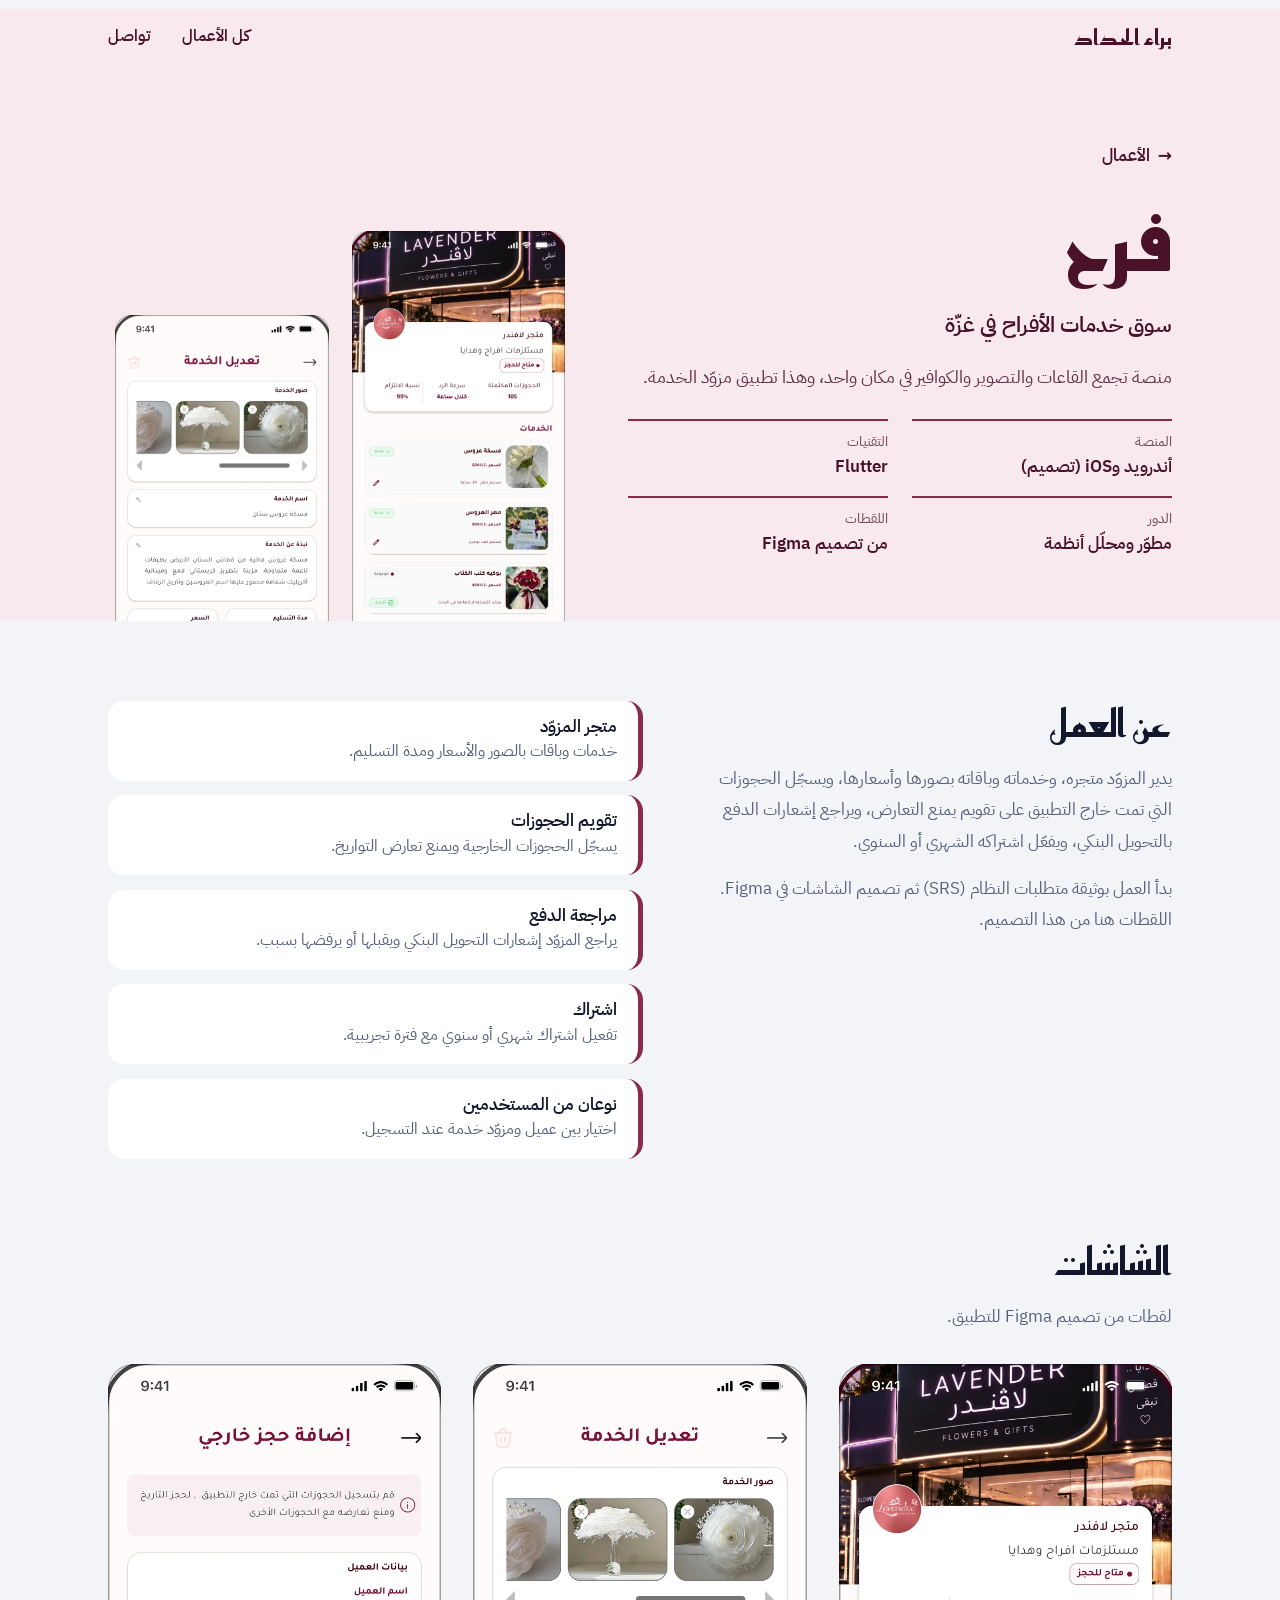
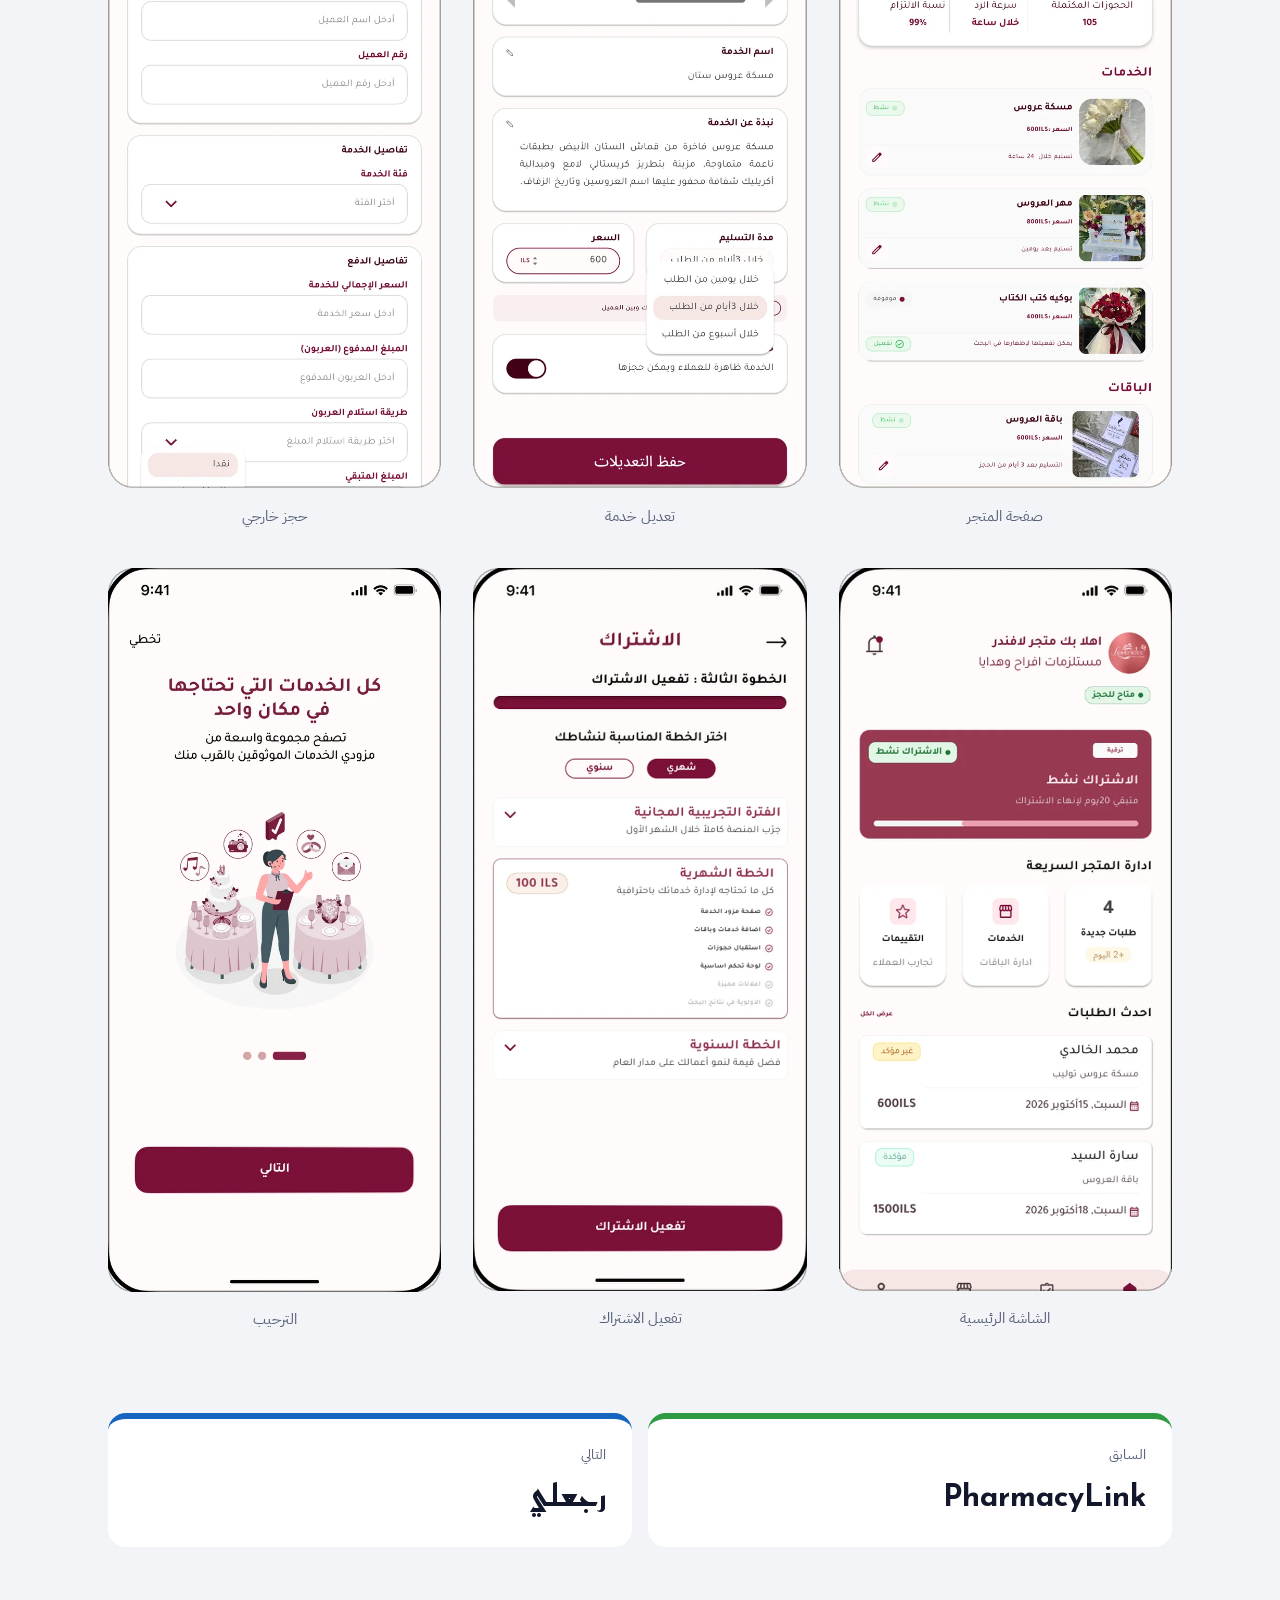
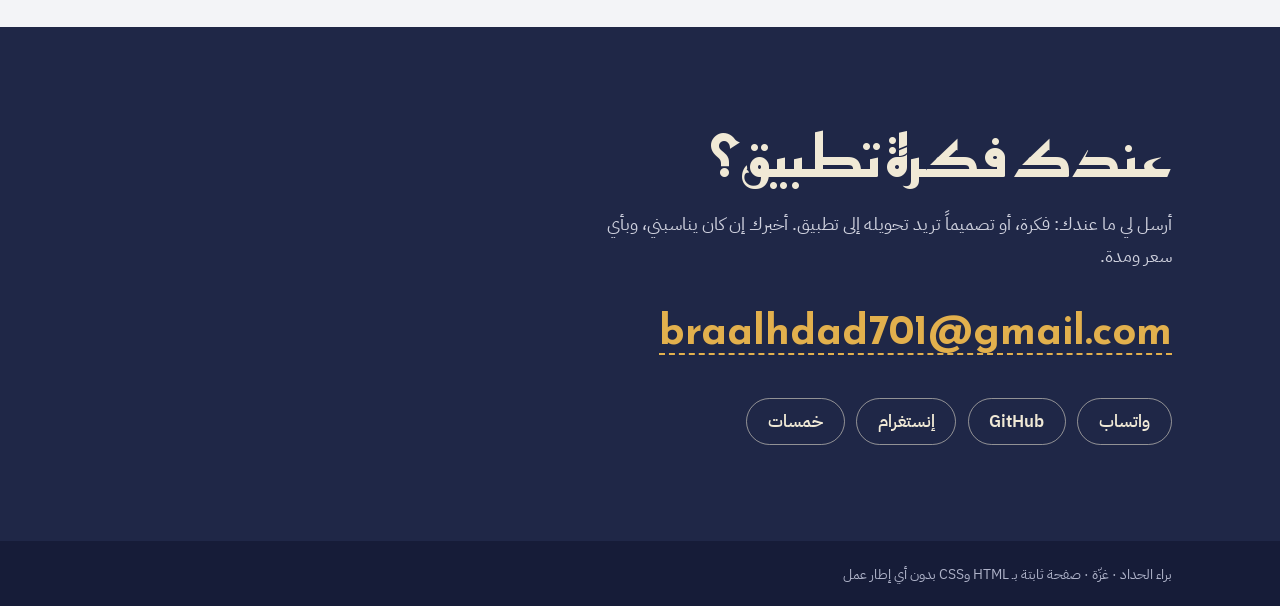
==== work/farah.html @ 827fd5c6 "Add portfolio project files" ====
<!doctype html>
<html lang="ar" dir="rtl">
<head>
  <meta charset="utf-8">
  <meta name="viewport" content="width=device-width, initial-scale=1">
  <title>فرح | براء الحداد</title>
  <meta name="description" content="سوق خدمات الأفراح في غزّة. منصة تجمع القاعات والتصوير والكوافير في مكان واحد، وهذا تطبيق مزوّد الخدمة.">
  <meta property="og:title" content="فرح | براء الحداد">
  <meta property="og:description" content="سوق خدمات الأفراح في غزّة. منصة تجمع القاعات والتصوير والكوافير في مكان واحد، وهذا تطبيق مزوّد الخدمة.">
  <meta property="og:type" content="website">
  <meta property="og:locale" content="ar_AR">
  <meta name="theme-color" content="#1f2747">
  <link rel="icon" href="../images/favicon.svg" type="image/svg+xml">
  <link rel="preload" href="../fonts/ibm-plex-sans-arabic-arabic-400-normal.woff2" as="font" type="font/woff2" crossorigin>
  <link rel="preload" href="../fonts/reem-kufi-arabic-700-normal.woff2" as="font" type="font/woff2" crossorigin>
  <link rel="stylesheet" href="../css/style.css">
</head>
<body class="case" style="--c:#8a2a4d;--soft:#f7e9ee;--pink:#4a1228">
  <a class="skip" href="#shots">انتقل إلى اللقطات</a>
  <header class="top">
    <a class="brand" href="../index.html">براء الحداد</a>
    <nav aria-label="تنقل"><a href="../index.html#works">كل الأعمال</a><a href="../index.html#contact">تواصل</a></nav>
  </header>
  <main>
    <section class="case-hero">
      <div class="wrap case-grid">
        <div class="case-text">
          <a class="back" href="../index.html#works">الأعمال</a>
          <h1>فرح</h1>
          <p class="deck">سوق خدمات الأفراح في غزّة</p>
          <p class="intro">منصة تجمع القاعات والتصوير والكوافير في مكان واحد، وهذا تطبيق مزوّد الخدمة.</p>
          <dl class="facts"><div><dt>المنصة</dt><dd>أندرويد وiOS (تصميم)</dd></div><div><dt>التقنيات</dt><dd>Flutter</dd></div><div><dt>الدور</dt><dd>مطوّر ومحلّل أنظمة</dd></div><div><dt>اللقطات</dt><dd>من تصميم Figma</dd></div></dl>
        </div>
        <div class="case-media"><img src="../images/farah-1.webp" width="640" height="1390" alt="" decoding="async"><img src="../images/farah-2.webp" width="640" height="1390" alt="" decoding="async"></div>
      </div>
    </section>

    <section class="case-body">
      <div class="wrap two">
        <div class="about-work"><h2>عن العمل</h2><p>يدير المزوّد متجره، وخدماته وباقاته بصورها وأسعارها، ويسجّل الحجوزات التي تمت خارج التطبيق على تقويم يمنع التعارض، ويراجع إشعارات الدفع بالتحويل البنكي، ويفعّل اشتراكه الشهري أو السنوي.</p><p>بدأ العمل بوثيقة متطلبات النظام (SRS) ثم تصميم الشاشات في Figma. اللقطات هنا من هذا التصميم.</p></div>
        <ul class="feats"><li><h3>متجر المزوّد</h3><p>خدمات وباقات بالصور والأسعار ومدة التسليم.</p></li><li><h3>تقويم الحجوزات</h3><p>يسجّل الحجوزات الخارجية ويمنع تعارض التواريخ.</p></li><li><h3>مراجعة الدفع</h3><p>يراجع المزوّد إشعارات التحويل البنكي ويقبلها أو يرفضها بسبب.</p></li><li><h3>اشتراك</h3><p>تفعيل اشتراك شهري أو سنوي مع فترة تجريبية.</p></li><li><h3>نوعان من المستخدمين</h3><p>اختيار بين عميل ومزوّد خدمة عند التسجيل.</p></li></ul>
      </div>
    </section>

    <section class="shots" id="shots" aria-labelledby="shots-title">
      <div class="wrap">
        <h2 id="shots-title">الشاشات</h2>
        <p class="note">لقطات من تصميم Figma للتطبيق.</p>
        <div class="gallery" tabindex="0" role="group" aria-label="لقطات فرح"><figure><img src="../images/farah-1.webp" width="640" height="1390" alt="صفحة المتجر مع قائمة الخدمات والباقات" decoding="async"><figcaption>صفحة المتجر</figcaption></figure><figure><img src="../images/farah-2.webp" width="640" height="1390" alt="شاشة تعديل خدمة مع الصور والسعر ومدة التسليم" decoding="async"><figcaption>تعديل خدمة</figcaption></figure><figure><img src="../images/farah-3.webp" width="640" height="1390" alt="شاشة إضافة حجز خارجي مع تقويم التواريخ" loading="lazy" decoding="async"><figcaption>حجز خارجي</figcaption></figure><figure><img src="../images/farah-4.webp" width="640" height="1387" alt="الشاشة الرئيسية للمزوّد: الاشتراك والطلبات" loading="lazy" decoding="async"><figcaption>الشاشة الرئيسية</figcaption></figure><figure><img src="../images/farah-5.webp" width="640" height="1387" alt="شاشة تفعيل الاشتراك: الخطة الشهرية أو السنوية" loading="lazy" decoding="async"><figcaption>تفعيل الاشتراك</figcaption></figure><figure><img src="../images/farah-6.webp" width="640" height="1389" alt="شاشة الترحيب: كل الخدمات التي تحتاجها" loading="lazy" decoding="async"><figcaption>الترحيب</figcaption></figure></div>
      </div>
    </section>

    <section class="nextprev">
      <div class="wrap">
        <a class="np" href="pharmacylink.html" style="--c:#2e9a44"><small>السابق</small><strong>PharmacyLink</strong></a>
        <a class="np" href="rajeali.html" style="--c:#1565c0"><small>التالي</small><strong>رجعلي</strong></a>
      </div>
    </section>
    <section class="contact" id="contact" aria-labelledby="contact-title">
      <div class="wrap">
        <h2 id="contact-title">عندك فكرة تطبيق؟</h2>
        <p class="lead">أرسل لي ما عندك: فكرة، أو تصميماً تريد تحويله إلى تطبيق. أخبرك إن كان يناسبني، وبأي سعر ومدة.</p>
        <p class="email"><a href="mailto:braalhdad701@gmail.com" dir="ltr">braalhdad701@gmail.com</a></p>
        <ul class="links"><li><a href="https://wa.me/970597347588" rel="noopener">واتساب</a></li><li><a href="https://github.com/Baraaelh" rel="noopener">GitHub</a></li><li><a href="https://www.instagram.com/baraa_alhadadd/" rel="noopener">إنستغرام</a></li><li><a href="https://khamsat.com/user/baraaa_el_hadadd" rel="noopener">خمسات</a></li></ul>
      </div>
    </section>
  </main>
  <footer class="foot"><div class="wrap"><p>براء الحداد · غزّة · صفحة ثابتة بـ HTML وCSS بدون أي إطار عمل</p></div></footer>
</body>
</html>
---- css/style.css ----
@font-face{font-family:"Reem Kufi";font-weight:700;font-display:swap;src:url("../fonts/reem-kufi-arabic-700-normal.woff2") format("woff2");unicode-range:U+0600-06FF,U+0750-077F,U+FB50-FDFF,U+FE70-FEFF}
@font-face{font-family:"Reem Kufi";font-weight:700;font-display:swap;src:url("../fonts/reem-kufi-latin-700-normal.woff2") format("woff2");unicode-range:U+0000-00FF,U+0131,U+0152-0153,U+2000-206F,U+20AC,U+2122}
@font-face{font-family:"Plex";font-weight:400;font-display:swap;src:url("../fonts/ibm-plex-sans-arabic-arabic-400-normal.woff2") format("woff2");unicode-range:U+0600-06FF,U+0750-077F,U+FB50-FDFF,U+FE70-FEFF}
@font-face{font-family:"Plex";font-weight:400;font-display:swap;src:url("../fonts/ibm-plex-sans-arabic-latin-400-normal.woff2") format("woff2");unicode-range:U+0000-00FF,U+0131,U+0152-0153,U+2000-206F,U+20AC,U+2122}
@font-face{font-family:"Plex";font-weight:600;font-display:swap;src:url("../fonts/ibm-plex-sans-arabic-arabic-600-normal.woff2") format("woff2");unicode-range:U+0600-06FF,U+0750-077F,U+FB50-FDFF,U+FE70-FEFF}
@font-face{font-family:"Plex";font-weight:600;font-display:swap;src:url("../fonts/ibm-plex-sans-arabic-latin-600-normal.woff2") format("woff2");unicode-range:U+0000-00FF,U+0131,U+0152-0153,U+2000-206F,U+20AC,U+2122}

:root{
  --paper:#f3f4f7; --card:#fff; --ink:#12172b; --muted:#566079; --line:#dfe2ea;
  --navy:#1f2747; --ivory:#f0e9d6; --ochre:#e2b04d; --red:#c2402f; --btn:#a9332a;
  --c:#1f2747; --soft:#e9ebf2; --pink:#12172b;
  --display:"Reem Kufi","Plex",system-ui,sans-serif;
  --body:"Plex","Reem Kufi",system-ui,sans-serif;
  --max:1160px; --gutter:clamp(1.25rem,5vw,3rem);
}
body.dark{--paper:#0c0e12;--card:#161a22;--ink:#e6e9f0;--muted:#9aa3b5;--line:#272c38}
*,*::before,*::after{box-sizing:border-box}
html{scroll-behavior:smooth;-webkit-text-size-adjust:100%}
body{margin:0;background:var(--paper);color:var(--ink);font-family:var(--body);font-size:1.0625rem;line-height:1.85;overflow-x:clip}
img{max-width:100%;height:auto;display:block}
a{color:inherit}
h1,h2,h3{font-family:var(--display);font-weight:700;line-height:1.2;margin:0}
p{margin:0 0 1rem}
ul,dl{margin:0;padding:0;list-style:none}
:focus-visible{outline:3px solid var(--ochre);outline-offset:3px;border-radius:4px}
.skip{position:absolute;inset-inline-start:1rem;top:-4rem;background:var(--navy);color:#fff;padding:.6rem 1rem;border-radius:8px;z-index:20}
.skip:focus{top:1rem}
.wrap{max-width:var(--max);margin-inline:auto;padding-inline:var(--gutter)}
.btn{display:inline-block;background:var(--btn);color:#fff;text-decoration:none;font-weight:600;padding:.85rem 1.7rem;border-radius:12px;transition:transform .2s,background .2s}
.btn:hover{background:#8f2820;transform:translateY(-2px)}
.txt{font-weight:600;text-underline-offset:6px;text-decoration-thickness:2px}

/* الشريط العلوي */
.top{display:flex;justify-content:space-between;align-items:center;gap:1rem;max-width:var(--max);margin-inline:auto;padding:1.1rem var(--gutter)}
.brand{font-family:var(--display);font-weight:700;font-size:1.35rem;text-decoration:none;color:inherit}
.top nav{display:flex;gap:clamp(1rem,3vw,2rem)}
.top nav a{text-decoration:none;font-weight:600;font-size:.98rem;padding:.3rem 0;border-bottom:2px solid transparent}
.top nav a:hover{border-color:var(--red)}
body.case .top{color:var(--pink)}
body.case .top{background:transparent}

/* الواجهة */
.hero{border-bottom:1px solid var(--line);overflow:clip}
.hero-grid{display:grid;grid-template-columns:1.15fr .85fr;gap:clamp(1.5rem,4vw,4rem);align-items:end;padding-top:clamp(1rem,3vw,2.5rem)}
.hero-text{padding-bottom:clamp(2.5rem,6vw,5rem)}
.hi{font-weight:600;color:var(--muted);display:flex;align-items:center;gap:.7rem;margin-bottom:.4rem}
.hi::before{content:"";width:2.2rem;height:3px;background:var(--red);border-radius:2px}
.hero h1{font-size:clamp(3.4rem,9.5vw,7rem);line-height:1.02;color:var(--navy);margin-bottom:1rem}
.role{font-weight:600;font-size:clamp(1.15rem,2.4vw,1.55rem);margin-bottom:1rem}
.intro{color:var(--muted);max-width:34rem;font-size:1.1rem}
.cta{display:flex;align-items:center;gap:1.6rem;margin-top:1.8rem;flex-wrap:wrap}
.portrait{position:relative;width:min(100%,380px);aspect-ratio:.64;justify-self:center;isolation:isolate}
.arch{position:absolute;inset:0;background:var(--ochre);border-radius:999px 999px 0 0;z-index:-1}
.arch::after{content:"";position:absolute;inset:-12px 14px 0 -14px;border:2px solid var(--navy);border-bottom:0;border-radius:inherit;z-index:-1}
.portrait img{position:absolute;bottom:0;left:50%;transform:translateX(-50%);width:92%}
.chip{position:absolute;background:#fff;color:var(--navy);font-weight:600;font-size:.88rem;padding:.35rem .95rem;border-radius:999px;box-shadow:0 6px 18px rgba(31,39,71,.18);line-height:1.6}
.c1{top:20%;inset-inline-end:-6%}
.c2{bottom:26%;inset-inline-start:-8%}

/* الأعمال */
.works{padding-block:clamp(3.5rem,8vw,6rem)}
.sec-head{margin-bottom:2.2rem}
.sec-head h2,.about h2{font-size:clamp(2.1rem,5vw,3.2rem);margin-bottom:.5rem}
.sec-head p{color:var(--muted);margin:0}
.project-list{display:grid;gap:1.6rem}
.project{display:grid;grid-template-columns:1fr 1fr;background:var(--soft);color:var(--pink);border-radius:28px;overflow:hidden;text-decoration:none;min-height:400px}
.project:nth-child(even) .p-media{order:-1}
.p-text{padding:clamp(1.6rem,4vw,3.2rem);align-self:center}
.project h3{font-size:clamp(2.1rem,4.6vw,3.3rem);margin-bottom:.4rem}
.deck{font-size:1.12rem;font-weight:600;margin-bottom:1rem}
.tags{display:flex;flex-wrap:wrap;gap:.5rem}
.tags li{font-size:.9rem;font-weight:600;padding:.15rem .85rem;border-radius:999px;background:rgba(0,0,0,.07);line-height:1.8}
.dark .tags li,.project.dark .tags li{background:rgba(255,255,255,.1)}
.go{display:inline-block;margin-top:1.5rem;background:var(--pink);color:var(--soft);font-weight:600;padding:.7rem 1.3rem;border-radius:12px;transition:transform .2s}
.go::after{content:"\2190";margin-inline-start:.6rem}
.project:hover .go{transform:translateX(-4px)}
.p-media{display:flex;align-items:flex-end;justify-content:center;gap:4%;padding:2rem 1.5rem 0;overflow:hidden}
.p-media img{width:44%;margin-bottom:-24%;transition:transform .35s}
.p-media img+img{margin-bottom:-40%}
.project:hover .p-media img{transform:translateY(-10px)}

/* عني */
.about{background:var(--card);padding-block:clamp(3.5rem,8vw,6rem);border-block:1px solid var(--line)}
.about-grid{display:grid;grid-template-columns:1fr 1fr;gap:clamp(2rem,6vw,5rem)}
.about p{color:var(--muted);max-width:36rem}
.skills{display:grid;gap:1.6rem;align-content:start}
.sk h3{font-size:1.05rem;color:var(--red);margin-bottom:.6rem}
.sk ul{display:flex;flex-wrap:wrap;gap:.5rem}
.sk li{background:var(--paper);border:1px solid var(--line);padding:.1rem .9rem;border-radius:999px;font-weight:600;font-size:.95rem}

/* التواصل */
.contact{background:var(--navy);color:var(--ivory);padding-block:clamp(3.5rem,8vw,6rem)}
.contact h2{font-size:clamp(2.1rem,6vw,3.6rem);margin-bottom:1rem}
.lead{max-width:36rem;color:#cfd1de;font-size:1.1rem}
.email{margin:1.2rem 0 1.8rem}
.email a{font-family:var(--display);font-weight:700;font-size:clamp(1.3rem,4.6vw,2.6rem);color:var(--ochre);text-decoration:underline dashed 2px;text-underline-offset:10px;overflow-wrap:anywhere}
.links{display:flex;flex-wrap:wrap;gap:.7rem}
.links a{display:inline-block;border:1.5px solid rgba(240,233,214,.55);padding:.45rem 1.3rem;border-radius:999px;text-decoration:none;font-weight:600;transition:background .2s,color .2s}
.links a:hover{background:var(--ochre);border-color:var(--ochre);color:var(--navy)}
.foot{background:#161c38;color:#aeb2c8;font-size:.9rem;padding-block:1.2rem}
.foot p{margin:0}

/* صفحة العمل */
.case-hero{background:var(--soft);color:var(--pink);overflow:clip;margin-top:-4.2rem;padding-top:4.2rem}
body.case .top{position:relative;z-index:2}
.case-grid{display:grid;grid-template-columns:1.1fr .9fr;gap:2rem;align-items:end}
.case-text{padding-block:clamp(2rem,5vw,4rem)}
.back{display:inline-block;font-weight:600;text-decoration:none;margin-bottom:1.2rem}
.back::before{content:"\2192";margin-inline-end:.5rem}
.back:hover{text-decoration:underline}
.case h1{font-size:clamp(2.8rem,8vw,5.4rem);margin-bottom:.6rem}
.case .deck{font-size:clamp(1.15rem,2.4vw,1.4rem)}
.case-hero .intro{color:inherit;opacity:.85;margin-bottom:1.6rem}
.facts{display:grid;grid-template-columns:1fr 1fr;gap:1rem 1.5rem;max-width:34rem}
.facts div{border-top:2px solid var(--c);padding-top:.5rem}
.facts dt{font-size:.85rem;opacity:.75}
.facts dd{margin:0;font-weight:600;line-height:1.5}
.case-media{display:flex;align-items:flex-end;justify-content:center;gap:5%;height:clamp(340px,44vw,520px);overflow:hidden}
.case-media img{width:46%;margin-bottom:-16%}
.case-media img+img{margin-bottom:-34%}
.case-body{padding-block:clamp(3rem,7vw,5rem)}
.two{display:grid;grid-template-columns:1fr 1.15fr;gap:clamp(2rem,5vw,4rem)}
.about-work h2,.shots h2{font-size:clamp(1.8rem,4vw,2.4rem);margin-bottom:1rem}
.about-work p{color:var(--muted);max-width:34rem}
.feats{display:grid;gap:.9rem}
.feats li{background:var(--card);border-radius:16px;padding:1rem 1.3rem;border-inline-start:5px solid var(--c)}
.feats h3{font-family:var(--body);font-weight:600;font-size:1.05rem;margin-bottom:.1rem}
.feats p{margin:0;color:var(--muted);font-size:.97rem;line-height:1.7}
.shots{padding-bottom:clamp(3rem,7vw,5rem)}
.note{color:var(--muted);margin-bottom:2rem}
.gallery{display:grid;grid-template-columns:repeat(3,1fr);gap:2.4rem 2rem}
.gallery figure{margin:0}
.gallery img{width:100%}
.gallery figcaption{text-align:center;color:var(--muted);font-size:.92rem;margin-top:.9rem}
.nextprev{padding-bottom:clamp(3rem,7vw,5rem)}
.nextprev .wrap{display:grid;grid-template-columns:1fr 1fr;gap:1rem}
.np{display:block;background:var(--card);border-radius:18px;padding:1.4rem 1.6rem;text-decoration:none;border-top:6px solid var(--c);transition:transform .2s}
.np:hover{transform:translateY(-4px)}
.np small{display:block;color:var(--muted)}
.np strong{font-family:var(--display);font-size:clamp(1.3rem,3.5vw,1.9rem)}

@media (max-width:880px){
  .hero-grid,.case-grid,.two,.about-grid{grid-template-columns:1fr}
  .hero-text{padding-bottom:1.5rem}
  .portrait{width:min(78%,320px);margin-top:1rem}
  .project{grid-template-columns:1fr;min-height:0}
  .project:nth-child(even) .p-media{order:0}
  .p-media{height:300px;order:0}
  .p-media img{width:42%}
  .case-media{height:340px}
  .case-text{padding-bottom:1rem}
  .gallery{display:flex;overflow-x:auto;scroll-snap-type:x mandatory;gap:1.2rem;margin-inline:calc(var(--gutter)*-1);padding:0 var(--gutter) 1rem;scroll-padding-inline:var(--gutter)}
  .gallery figure{flex:0 0 62%;scroll-snap-align:start}
}
@media (max-width:520px){
  .top nav{gap:.9rem}
  .brand{font-size:1.15rem}
  .facts{grid-template-columns:1fr 1fr}
  .nextprev .wrap{grid-template-columns:1fr}
  .gallery figure{flex-basis:72%}
  .c1{inset-inline-end:-2%}.c2{inset-inline-start:-2%}
}
@media (prefers-reduced-motion:reduce){*{transition:none!important;scroll-behavior:auto!important}}
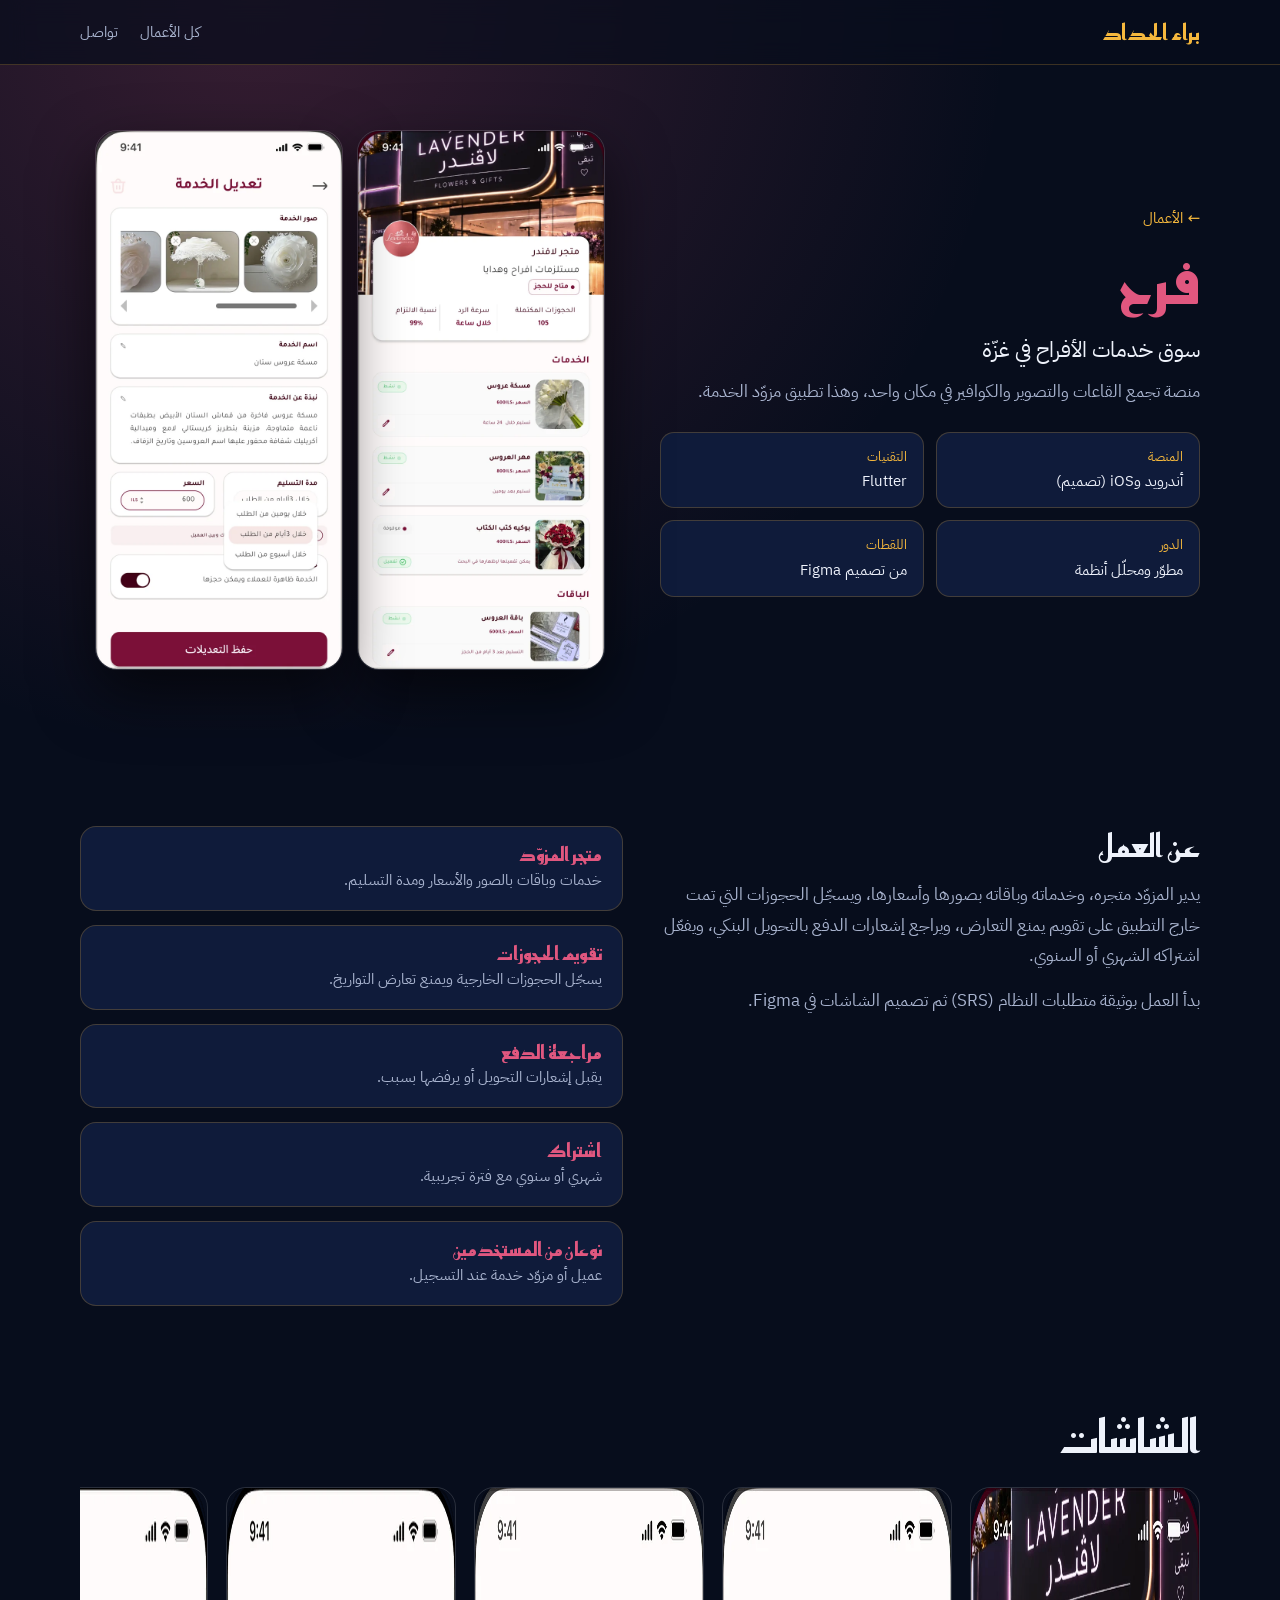
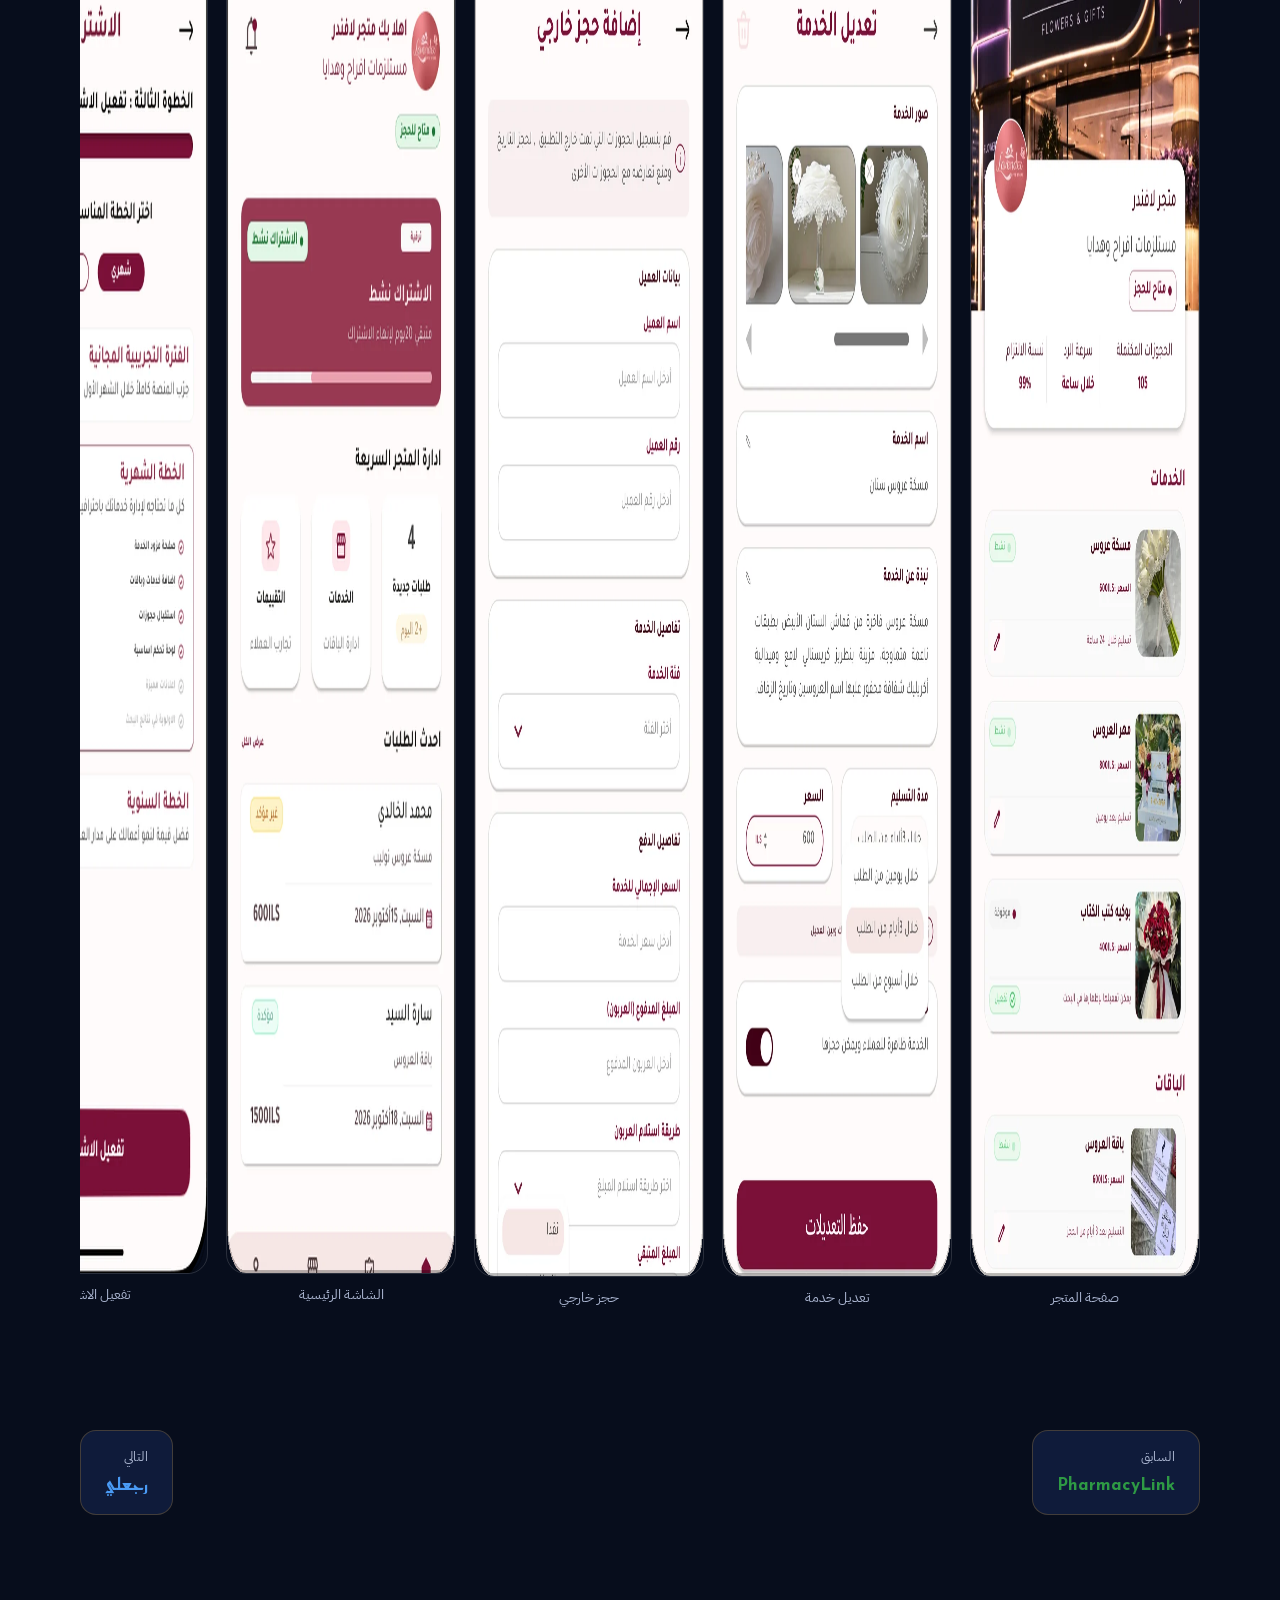
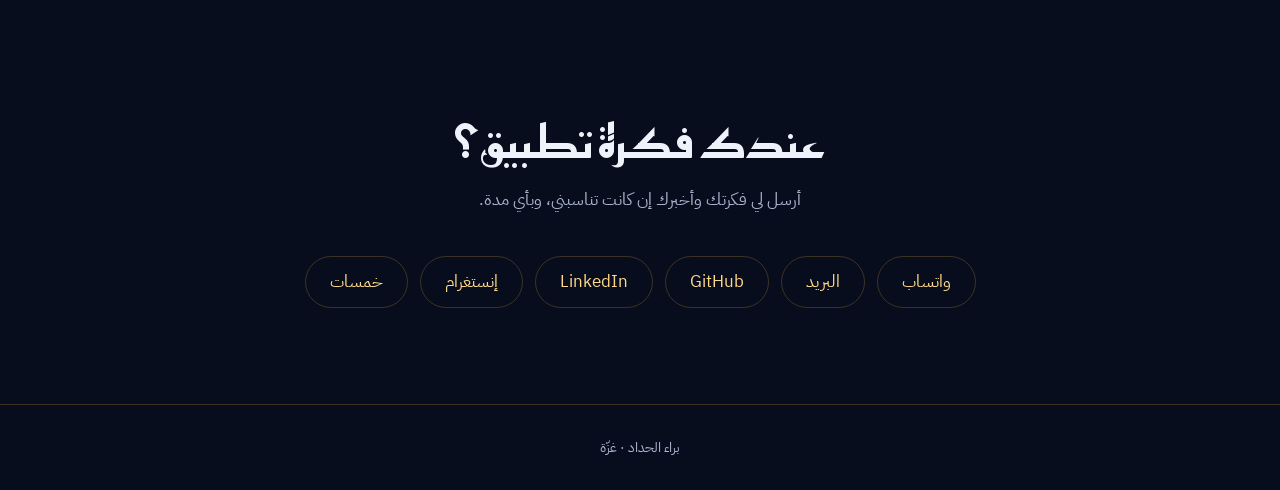
==== commit 2e6096d6: "Add files via upload" ====
--- a/work/farah.html
+++ b/work/farah.html
@@ -1,70 +1,12 @@
 <!doctype html>
-<html lang="ar" dir="rtl">
-<head>
-  <meta charset="utf-8">
-  <meta name="viewport" content="width=device-width, initial-scale=1">
-  <title>فرح | براء الحداد</title>
-  <meta name="description" content="سوق خدمات الأفراح في غزّة. منصة تجمع القاعات والتصوير والكوافير في مكان واحد، وهذا تطبيق مزوّد الخدمة.">
-  <meta property="og:title" content="فرح | براء الحداد">
-  <meta property="og:description" content="سوق خدمات الأفراح في غزّة. منصة تجمع القاعات والتصوير والكوافير في مكان واحد، وهذا تطبيق مزوّد الخدمة.">
-  <meta property="og:type" content="website">
-  <meta property="og:locale" content="ar_AR">
-  <meta name="theme-color" content="#1f2747">
-  <link rel="icon" href="../images/favicon.svg" type="image/svg+xml">
-  <link rel="preload" href="../fonts/ibm-plex-sans-arabic-arabic-400-normal.woff2" as="font" type="font/woff2" crossorigin>
-  <link rel="preload" href="../fonts/reem-kufi-arabic-700-normal.woff2" as="font" type="font/woff2" crossorigin>
-  <link rel="stylesheet" href="../css/style.css">
-</head>
-<body class="case" style="--c:#8a2a4d;--soft:#f7e9ee;--pink:#4a1228">
-  <a class="skip" href="#shots">انتقل إلى اللقطات</a>
-  <header class="top">
-    <a class="brand" href="../index.html">براء الحداد</a>
-    <nav aria-label="تنقل"><a href="../index.html#works">كل الأعمال</a><a href="../index.html#contact">تواصل</a></nav>
-  </header>
-  <main>
-    <section class="case-hero">
-      <div class="wrap case-grid">
-        <div class="case-text">
-          <a class="back" href="../index.html#works">الأعمال</a>
-          <h1>فرح</h1>
-          <p class="deck">سوق خدمات الأفراح في غزّة</p>
-          <p class="intro">منصة تجمع القاعات والتصوير والكوافير في مكان واحد، وهذا تطبيق مزوّد الخدمة.</p>
-          <dl class="facts"><div><dt>المنصة</dt><dd>أندرويد وiOS (تصميم)</dd></div><div><dt>التقنيات</dt><dd>Flutter</dd></div><div><dt>الدور</dt><dd>مطوّر ومحلّل أنظمة</dd></div><div><dt>اللقطات</dt><dd>من تصميم Figma</dd></div></dl>
-        </div>
-        <div class="case-media"><img src="../images/farah-1.webp" width="640" height="1390" alt="" decoding="async"><img src="../images/farah-2.webp" width="640" height="1390" alt="" decoding="async"></div>
-      </div>
-    </section>
-
-    <section class="case-body">
-      <div class="wrap two">
-        <div class="about-work"><h2>عن العمل</h2><p>يدير المزوّد متجره، وخدماته وباقاته بصورها وأسعارها، ويسجّل الحجوزات التي تمت خارج التطبيق على تقويم يمنع التعارض، ويراجع إشعارات الدفع بالتحويل البنكي، ويفعّل اشتراكه الشهري أو السنوي.</p><p>بدأ العمل بوثيقة متطلبات النظام (SRS) ثم تصميم الشاشات في Figma. اللقطات هنا من هذا التصميم.</p></div>
-        <ul class="feats"><li><h3>متجر المزوّد</h3><p>خدمات وباقات بالصور والأسعار ومدة التسليم.</p></li><li><h3>تقويم الحجوزات</h3><p>يسجّل الحجوزات الخارجية ويمنع تعارض التواريخ.</p></li><li><h3>مراجعة الدفع</h3><p>يراجع المزوّد إشعارات التحويل البنكي ويقبلها أو يرفضها بسبب.</p></li><li><h3>اشتراك</h3><p>تفعيل اشتراك شهري أو سنوي مع فترة تجريبية.</p></li><li><h3>نوعان من المستخدمين</h3><p>اختيار بين عميل ومزوّد خدمة عند التسجيل.</p></li></ul>
-      </div>
-    </section>
-
-    <section class="shots" id="shots" aria-labelledby="shots-title">
-      <div class="wrap">
-        <h2 id="shots-title">الشاشات</h2>
-        <p class="note">لقطات من تصميم Figma للتطبيق.</p>
-        <div class="gallery" tabindex="0" role="group" aria-label="لقطات فرح"><figure><img src="../images/farah-1.webp" width="640" height="1390" alt="صفحة المتجر مع قائمة الخدمات والباقات" decoding="async"><figcaption>صفحة المتجر</figcaption></figure><figure><img src="../images/farah-2.webp" width="640" height="1390" alt="شاشة تعديل خدمة مع الصور والسعر ومدة التسليم" decoding="async"><figcaption>تعديل خدمة</figcaption></figure><figure><img src="../images/farah-3.webp" width="640" height="1390" alt="شاشة إضافة حجز خارجي مع تقويم التواريخ" loading="lazy" decoding="async"><figcaption>حجز خارجي</figcaption></figure><figure><img src="../images/farah-4.webp" width="640" height="1387" alt="الشاشة الرئيسية للمزوّد: الاشتراك والطلبات" loading="lazy" decoding="async"><figcaption>الشاشة الرئيسية</figcaption></figure><figure><img src="../images/farah-5.webp" width="640" height="1387" alt="شاشة تفعيل الاشتراك: الخطة الشهرية أو السنوية" loading="lazy" decoding="async"><figcaption>تفعيل الاشتراك</figcaption></figure><figure><img src="../images/farah-6.webp" width="640" height="1389" alt="شاشة الترحيب: كل الخدمات التي تحتاجها" loading="lazy" decoding="async"><figcaption>الترحيب</figcaption></figure></div>
-      </div>
-    </section>
-
-    <section class="nextprev">
-      <div class="wrap">
-        <a class="np" href="pharmacylink.html" style="--c:#2e9a44"><small>السابق</small><strong>PharmacyLink</strong></a>
-        <a class="np" href="rajeali.html" style="--c:#1565c0"><small>التالي</small><strong>رجعلي</strong></a>
-      </div>
-    </section>
-    <section class="contact" id="contact" aria-labelledby="contact-title">
-      <div class="wrap">
-        <h2 id="contact-title">عندك فكرة تطبيق؟</h2>
-        <p class="lead">أرسل لي ما عندك: فكرة، أو تصميماً تريد تحويله إلى تطبيق. أخبرك إن كان يناسبني، وبأي سعر ومدة.</p>
-        <p class="email"><a href="mailto:braalhdad701@gmail.com" dir="ltr">braalhdad701@gmail.com</a></p>
-        <ul class="links"><li><a href="https://wa.me/970597347588" rel="noopener">واتساب</a></li><li><a href="https://github.com/Baraaelh" rel="noopener">GitHub</a></li><li><a href="https://www.instagram.com/baraa_alhadadd/" rel="noopener">إنستغرام</a></li><li><a href="https://khamsat.com/user/baraaa_el_hadadd" rel="noopener">خمسات</a></li></ul>
-      </div>
-    </section>
-  </main>
-  <footer class="foot"><div class="wrap"><p>براء الحداد · غزّة · صفحة ثابتة بـ HTML وCSS بدون أي إطار عمل</p></div></footer>
-</body>
-</html>
+<html lang="ar" dir="rtl"><head><meta charset="utf-8"><meta name="viewport" content="width=device-width, initial-scale=1">
+<title>فرح | براء الحداد</title><meta name="description" content="منصة تجمع القاعات والتصوير والكوافير في مكان واحد، وهذا تطبيق مزوّد الخدمة."><meta property="og:title" content="فرح | براء الحداد"><meta property="og:description" content="منصة تجمع القاعات والتصوير والكوافير في مكان واحد، وهذا تطبيق مزوّد الخدمة."><meta property="og:type" content="website"><meta name="theme-color" content="#070d1c">
+<link rel="icon" href="../images/favicon.svg" type="image/svg+xml"><link rel="stylesheet" href="../css/style.css"></head>
+<body style="--c:#e0577f"><a class="skip" href="#shots">انتقل إلى اللقطات</a>
+<header class="top"><div class="wrap"><a class="brand" href="../index.html">براء الحداد</a><nav><a href="../index.html#works" class="keep">كل الأعمال</a><a href="../index.html#contact">تواصل</a></nav></div></header>
+<main><section class="case-hero"><div class="wrap case-grid"><div class="case-text"><a class="back" href="../index.html#works">← الأعمال</a><h1>فرح</h1><p class="deck">سوق خدمات الأفراح في غزّة</p><p class="intro">منصة تجمع القاعات والتصوير والكوافير في مكان واحد، وهذا تطبيق مزوّد الخدمة.</p><dl class="facts"><div><dt>المنصة</dt><dd>أندرويد وiOS (تصميم)</dd></div><div><dt>التقنيات</dt><dd>Flutter</dd></div><div><dt>الدور</dt><dd>مطوّر ومحلّل أنظمة</dd></div><div><dt>اللقطات</dt><dd>من تصميم Figma</dd></div></dl></div><div class="case-media"><img src="../images/farah-1.webp" width="640" height="1390" alt="" decoding="async"><img src="../images/farah-2.webp" width="640" height="1390" alt="" decoding="async"></div></div></section>
+<section class="sec"><div class="wrap grid2"><div class="about-work"><h2>عن العمل</h2><p>يدير المزوّد متجره، وخدماته وباقاته بصورها وأسعارها، ويسجّل الحجوزات التي تمت خارج التطبيق على تقويم يمنع التعارض، ويراجع إشعارات الدفع بالتحويل البنكي، ويفعّل اشتراكه الشهري أو السنوي.</p><p>بدأ العمل بوثيقة متطلبات النظام (SRS) ثم تصميم الشاشات في Figma.</p></div><ul class="feats"><li><h3>متجر المزوّد</h3><p>خدمات وباقات بالصور والأسعار ومدة التسليم.</p></li><li><h3>تقويم الحجوزات</h3><p>يسجّل الحجوزات الخارجية ويمنع تعارض التواريخ.</p></li><li><h3>مراجعة الدفع</h3><p>يقبل إشعارات التحويل أو يرفضها بسبب.</p></li><li><h3>اشتراك</h3><p>شهري أو سنوي مع فترة تجريبية.</p></li><li><h3>نوعان من المستخدمين</h3><p>عميل أو مزوّد خدمة عند التسجيل.</p></li></ul></div></section>
+<section class="sec" id="shots" style="padding-top:0"><div class="wrap"><h2 class="t">الشاشات</h2><div class="gallery" tabindex="0" role="group" aria-label="لقطات فرح"><figure><img src="../images/farah-1.webp" width="640" height="1390" alt="صفحة المتجر" loading="lazy" decoding="async"><figcaption>صفحة المتجر</figcaption></figure><figure><img src="../images/farah-2.webp" width="640" height="1390" alt="تعديل خدمة" loading="lazy" decoding="async"><figcaption>تعديل خدمة</figcaption></figure><figure><img src="../images/farah-3.webp" width="640" height="1390" alt="حجز خارجي" loading="lazy" decoding="async"><figcaption>حجز خارجي</figcaption></figure><figure><img src="../images/farah-4.webp" width="640" height="1387" alt="الشاشة الرئيسية" loading="lazy" decoding="async"><figcaption>الشاشة الرئيسية</figcaption></figure><figure><img src="../images/farah-5.webp" width="640" height="1387" alt="تفعيل الاشتراك" loading="lazy" decoding="async"><figcaption>تفعيل الاشتراك</figcaption></figure><figure><img src="../images/farah-6.webp" width="640" height="1389" alt="الترحيب" loading="lazy" decoding="async"><figcaption>الترحيب</figcaption></figure></div></div></section>
+<section class="sec" style="padding-top:0"><div class="wrap np-row"><a class="np" href="pharmacylink.html" style="--c:#2e9a44"><small>السابق</small><strong>PharmacyLink</strong></a><a class="np" href="rajeali.html" style="--c:#4a9bf5"><small>التالي</small><strong>رجعلي</strong></a></div></section>
+<section class="sec contact" id="contact"><div class="wrap"><h2 class="t">عندك فكرة تطبيق؟</h2><p class="sub" style="margin-inline:auto">أرسل لي فكرتك وأخبرك إن كانت تناسبني، وبأي مدة.</p><ul class="links"><li><a href="https://wa.me/970597347588" rel="noopener">واتساب</a></li><li><a href="mailto:braalhdad701@gmail.com">البريد</a></li><li><a href="https://github.com/Baraaelh" rel="noopener">GitHub</a></li><li><a href="https://www.linkedin.com/in/%D8%A8%D8%B1%D8%A7%D8%A1-%D8%A7%D9%84%D8%AD%D8%AF%D8%A7%D8%AF-77766a398" rel="noopener">LinkedIn</a></li><li><a href="https://www.instagram.com/baraa_alhadadd/" rel="noopener">إنستغرام</a></li><li><a href="https://khamsat.com/user/baraaa_el_hadadd" rel="noopener">خمسات</a></li></ul></div></section></main>
+<footer class="foot"><div class="wrap">براء الحداد · غزّة</div></footer></body></html>
--- a/css/style.css
+++ b/css/style.css
@@ -1,163 +1,83 @@
-@font-face{font-family:"Reem Kufi";font-weight:700;font-display:swap;src:url("../fonts/reem-kufi-arabic-700-normal.woff2") format("woff2");unicode-range:U+0600-06FF,U+0750-077F,U+FB50-FDFF,U+FE70-FEFF}
-@font-face{font-family:"Reem Kufi";font-weight:700;font-display:swap;src:url("../fonts/reem-kufi-latin-700-normal.woff2") format("woff2");unicode-range:U+0000-00FF,U+0131,U+0152-0153,U+2000-206F,U+20AC,U+2122}
-@font-face{font-family:"Plex";font-weight:400;font-display:swap;src:url("../fonts/ibm-plex-sans-arabic-arabic-400-normal.woff2") format("woff2");unicode-range:U+0600-06FF,U+0750-077F,U+FB50-FDFF,U+FE70-FEFF}
-@font-face{font-family:"Plex";font-weight:400;font-display:swap;src:url("../fonts/ibm-plex-sans-arabic-latin-400-normal.woff2") format("woff2");unicode-range:U+0000-00FF,U+0131,U+0152-0153,U+2000-206F,U+20AC,U+2122}
-@font-face{font-family:"Plex";font-weight:600;font-display:swap;src:url("../fonts/ibm-plex-sans-arabic-arabic-600-normal.woff2") format("woff2");unicode-range:U+0600-06FF,U+0750-077F,U+FB50-FDFF,U+FE70-FEFF}
-@font-face{font-family:"Plex";font-weight:600;font-display:swap;src:url("../fonts/ibm-plex-sans-arabic-latin-600-normal.woff2") format("woff2");unicode-range:U+0000-00FF,U+0131,U+0152-0153,U+2000-206F,U+20AC,U+2122}
-
-:root{
-  --paper:#f3f4f7; --card:#fff; --ink:#12172b; --muted:#566079; --line:#dfe2ea;
-  --navy:#1f2747; --ivory:#f0e9d6; --ochre:#e2b04d; --red:#c2402f; --btn:#a9332a;
-  --c:#1f2747; --soft:#e9ebf2; --pink:#12172b;
-  --display:"Reem Kufi","Plex",system-ui,sans-serif;
-  --body:"Plex","Reem Kufi",system-ui,sans-serif;
-  --max:1160px; --gutter:clamp(1.25rem,5vw,3rem);
-}
-body.dark{--paper:#0c0e12;--card:#161a22;--ink:#e6e9f0;--muted:#9aa3b5;--line:#272c38}
-*,*::before,*::after{box-sizing:border-box}
-html{scroll-behavior:smooth;-webkit-text-size-adjust:100%}
-body{margin:0;background:var(--paper);color:var(--ink);font-family:var(--body);font-size:1.0625rem;line-height:1.85;overflow-x:clip}
-img{max-width:100%;height:auto;display:block}
-a{color:inherit}
-h1,h2,h3{font-family:var(--display);font-weight:700;line-height:1.2;margin:0}
-p{margin:0 0 1rem}
-ul,dl{margin:0;padding:0;list-style:none}
-:focus-visible{outline:3px solid var(--ochre);outline-offset:3px;border-radius:4px}
-.skip{position:absolute;inset-inline-start:1rem;top:-4rem;background:var(--navy);color:#fff;padding:.6rem 1rem;border-radius:8px;z-index:20}
-.skip:focus{top:1rem}
-.wrap{max-width:var(--max);margin-inline:auto;padding-inline:var(--gutter)}
-.btn{display:inline-block;background:var(--btn);color:#fff;text-decoration:none;font-weight:600;padding:.85rem 1.7rem;border-radius:12px;transition:transform .2s,background .2s}
-.btn:hover{background:#8f2820;transform:translateY(-2px)}
-.txt{font-weight:600;text-underline-offset:6px;text-decoration-thickness:2px}
-
-/* الشريط العلوي */
-.top{display:flex;justify-content:space-between;align-items:center;gap:1rem;max-width:var(--max);margin-inline:auto;padding:1.1rem var(--gutter)}
-.brand{font-family:var(--display);font-weight:700;font-size:1.35rem;text-decoration:none;color:inherit}
-.top nav{display:flex;gap:clamp(1rem,3vw,2rem)}
-.top nav a{text-decoration:none;font-weight:600;font-size:.98rem;padding:.3rem 0;border-bottom:2px solid transparent}
-.top nav a:hover{border-color:var(--red)}
-body.case .top{color:var(--pink)}
-body.case .top{background:transparent}
-
-/* الواجهة */
-.hero{border-bottom:1px solid var(--line);overflow:clip}
-.hero-grid{display:grid;grid-template-columns:1.15fr .85fr;gap:clamp(1.5rem,4vw,4rem);align-items:end;padding-top:clamp(1rem,3vw,2.5rem)}
-.hero-text{padding-bottom:clamp(2.5rem,6vw,5rem)}
-.hi{font-weight:600;color:var(--muted);display:flex;align-items:center;gap:.7rem;margin-bottom:.4rem}
-.hi::before{content:"";width:2.2rem;height:3px;background:var(--red);border-radius:2px}
-.hero h1{font-size:clamp(3.4rem,9.5vw,7rem);line-height:1.02;color:var(--navy);margin-bottom:1rem}
-.role{font-weight:600;font-size:clamp(1.15rem,2.4vw,1.55rem);margin-bottom:1rem}
-.intro{color:var(--muted);max-width:34rem;font-size:1.1rem}
-.cta{display:flex;align-items:center;gap:1.6rem;margin-top:1.8rem;flex-wrap:wrap}
-.portrait{position:relative;width:min(100%,380px);aspect-ratio:.64;justify-self:center;isolation:isolate}
-.arch{position:absolute;inset:0;background:var(--ochre);border-radius:999px 999px 0 0;z-index:-1}
-.arch::after{content:"";position:absolute;inset:-12px 14px 0 -14px;border:2px solid var(--navy);border-bottom:0;border-radius:inherit;z-index:-1}
-.portrait img{position:absolute;bottom:0;left:50%;transform:translateX(-50%);width:92%}
-.chip{position:absolute;background:#fff;color:var(--navy);font-weight:600;font-size:.88rem;padding:.35rem .95rem;border-radius:999px;box-shadow:0 6px 18px rgba(31,39,71,.18);line-height:1.6}
-.c1{top:20%;inset-inline-end:-6%}
-.c2{bottom:26%;inset-inline-start:-8%}
-
-/* الأعمال */
-.works{padding-block:clamp(3.5rem,8vw,6rem)}
-.sec-head{margin-bottom:2.2rem}
-.sec-head h2,.about h2{font-size:clamp(2.1rem,5vw,3.2rem);margin-bottom:.5rem}
-.sec-head p{color:var(--muted);margin:0}
-.project-list{display:grid;gap:1.6rem}
-.project{display:grid;grid-template-columns:1fr 1fr;background:var(--soft);color:var(--pink);border-radius:28px;overflow:hidden;text-decoration:none;min-height:400px}
-.project:nth-child(even) .p-media{order:-1}
-.p-text{padding:clamp(1.6rem,4vw,3.2rem);align-self:center}
-.project h3{font-size:clamp(2.1rem,4.6vw,3.3rem);margin-bottom:.4rem}
-.deck{font-size:1.12rem;font-weight:600;margin-bottom:1rem}
-.tags{display:flex;flex-wrap:wrap;gap:.5rem}
-.tags li{font-size:.9rem;font-weight:600;padding:.15rem .85rem;border-radius:999px;background:rgba(0,0,0,.07);line-height:1.8}
-.dark .tags li,.project.dark .tags li{background:rgba(255,255,255,.1)}
-.go{display:inline-block;margin-top:1.5rem;background:var(--pink);color:var(--soft);font-weight:600;padding:.7rem 1.3rem;border-radius:12px;transition:transform .2s}
-.go::after{content:"\2190";margin-inline-start:.6rem}
-.project:hover .go{transform:translateX(-4px)}
-.p-media{display:flex;align-items:flex-end;justify-content:center;gap:4%;padding:2rem 1.5rem 0;overflow:hidden}
-.p-media img{width:44%;margin-bottom:-24%;transition:transform .35s}
-.p-media img+img{margin-bottom:-40%}
-.project:hover .p-media img{transform:translateY(-10px)}
-
-/* عني */
-.about{background:var(--card);padding-block:clamp(3.5rem,8vw,6rem);border-block:1px solid var(--line)}
-.about-grid{display:grid;grid-template-columns:1fr 1fr;gap:clamp(2rem,6vw,5rem)}
-.about p{color:var(--muted);max-width:36rem}
-.skills{display:grid;gap:1.6rem;align-content:start}
-.sk h3{font-size:1.05rem;color:var(--red);margin-bottom:.6rem}
-.sk ul{display:flex;flex-wrap:wrap;gap:.5rem}
-.sk li{background:var(--paper);border:1px solid var(--line);padding:.1rem .9rem;border-radius:999px;font-weight:600;font-size:.95rem}
-
-/* التواصل */
-.contact{background:var(--navy);color:var(--ivory);padding-block:clamp(3.5rem,8vw,6rem)}
-.contact h2{font-size:clamp(2.1rem,6vw,3.6rem);margin-bottom:1rem}
-.lead{max-width:36rem;color:#cfd1de;font-size:1.1rem}
-.email{margin:1.2rem 0 1.8rem}
-.email a{font-family:var(--display);font-weight:700;font-size:clamp(1.3rem,4.6vw,2.6rem);color:var(--ochre);text-decoration:underline dashed 2px;text-underline-offset:10px;overflow-wrap:anywhere}
-.links{display:flex;flex-wrap:wrap;gap:.7rem}
-.links a{display:inline-block;border:1.5px solid rgba(240,233,214,.55);padding:.45rem 1.3rem;border-radius:999px;text-decoration:none;font-weight:600;transition:background .2s,color .2s}
-.links a:hover{background:var(--ochre);border-color:var(--ochre);color:var(--navy)}
-.foot{background:#161c38;color:#aeb2c8;font-size:.9rem;padding-block:1.2rem}
-.foot p{margin:0}
-
-/* صفحة العمل */
-.case-hero{background:var(--soft);color:var(--pink);overflow:clip;margin-top:-4.2rem;padding-top:4.2rem}
-body.case .top{position:relative;z-index:2}
-.case-grid{display:grid;grid-template-columns:1.1fr .9fr;gap:2rem;align-items:end}
-.case-text{padding-block:clamp(2rem,5vw,4rem)}
-.back{display:inline-block;font-weight:600;text-decoration:none;margin-bottom:1.2rem}
-.back::before{content:"\2192";margin-inline-end:.5rem}
-.back:hover{text-decoration:underline}
-.case h1{font-size:clamp(2.8rem,8vw,5.4rem);margin-bottom:.6rem}
-.case .deck{font-size:clamp(1.15rem,2.4vw,1.4rem)}
-.case-hero .intro{color:inherit;opacity:.85;margin-bottom:1.6rem}
-.facts{display:grid;grid-template-columns:1fr 1fr;gap:1rem 1.5rem;max-width:34rem}
-.facts div{border-top:2px solid var(--c);padding-top:.5rem}
-.facts dt{font-size:.85rem;opacity:.75}
-.facts dd{margin:0;font-weight:600;line-height:1.5}
-.case-media{display:flex;align-items:flex-end;justify-content:center;gap:5%;height:clamp(340px,44vw,520px);overflow:hidden}
-.case-media img{width:46%;margin-bottom:-16%}
-.case-media img+img{margin-bottom:-34%}
-.case-body{padding-block:clamp(3rem,7vw,5rem)}
-.two{display:grid;grid-template-columns:1fr 1.15fr;gap:clamp(2rem,5vw,4rem)}
-.about-work h2,.shots h2{font-size:clamp(1.8rem,4vw,2.4rem);margin-bottom:1rem}
-.about-work p{color:var(--muted);max-width:34rem}
-.feats{display:grid;gap:.9rem}
-.feats li{background:var(--card);border-radius:16px;padding:1rem 1.3rem;border-inline-start:5px solid var(--c)}
-.feats h3{font-family:var(--body);font-weight:600;font-size:1.05rem;margin-bottom:.1rem}
-.feats p{margin:0;color:var(--muted);font-size:.97rem;line-height:1.7}
-.shots{padding-bottom:clamp(3rem,7vw,5rem)}
-.note{color:var(--muted);margin-bottom:2rem}
-.gallery{display:grid;grid-template-columns:repeat(3,1fr);gap:2.4rem 2rem}
-.gallery figure{margin:0}
-.gallery img{width:100%}
-.gallery figcaption{text-align:center;color:var(--muted);font-size:.92rem;margin-top:.9rem}
-.nextprev{padding-bottom:clamp(3rem,7vw,5rem)}
-.nextprev .wrap{display:grid;grid-template-columns:1fr 1fr;gap:1rem}
-.np{display:block;background:var(--card);border-radius:18px;padding:1.4rem 1.6rem;text-decoration:none;border-top:6px solid var(--c);transition:transform .2s}
-.np:hover{transform:translateY(-4px)}
-.np small{display:block;color:var(--muted)}
-.np strong{font-family:var(--display);font-size:clamp(1.3rem,3.5vw,1.9rem)}
-
-@media (max-width:880px){
-  .hero-grid,.case-grid,.two,.about-grid{grid-template-columns:1fr}
-  .hero-text{padding-bottom:1.5rem}
-  .portrait{width:min(78%,320px);margin-top:1rem}
-  .project{grid-template-columns:1fr;min-height:0}
-  .project:nth-child(even) .p-media{order:0}
-  .p-media{height:300px;order:0}
-  .p-media img{width:42%}
-  .case-media{height:340px}
-  .case-text{padding-bottom:1rem}
-  .gallery{display:flex;overflow-x:auto;scroll-snap-type:x mandatory;gap:1.2rem;margin-inline:calc(var(--gutter)*-1);padding:0 var(--gutter) 1rem;scroll-padding-inline:var(--gutter)}
-  .gallery figure{flex:0 0 62%;scroll-snap-align:start}
-}
-@media (max-width:520px){
-  .top nav{gap:.9rem}
-  .brand{font-size:1.15rem}
-  .facts{grid-template-columns:1fr 1fr}
-  .nextprev .wrap{grid-template-columns:1fr}
-  .gallery figure{flex-basis:72%}
-  .c1{inset-inline-end:-2%}.c2{inset-inline-start:-2%}
-}
-@media (prefers-reduced-motion:reduce){*{transition:none!important;scroll-behavior:auto!important}}
+@font-face{font-family:"Reem Kufi";font-weight:700;font-display:swap;src:url("../fonts/reem-kufi-arabic-700-normal.woff2") format("woff2");unicode-range:U+0600-06FF,U+0750-077F,U+FB50-FDFF,U+FE70-FEFF}@font-face{font-family:"Reem Kufi";font-weight:700;font-display:swap;src:url("../fonts/reem-kufi-latin-700-normal.woff2") format("woff2");unicode-range:U+0000-00FF,U+0131,U+0152-0153,U+2000-206F,U+20AC,U+2122}@font-face{font-family:"Plex";font-weight:400;font-display:swap;src:url("../fonts/ibm-plex-sans-arabic-arabic-400-normal.woff2") format("woff2");unicode-range:U+0600-06FF,U+0750-077F,U+FB50-FDFF,U+FE70-FEFF}@font-face{font-family:"Plex";font-weight:400;font-display:swap;src:url("../fonts/ibm-plex-sans-arabic-latin-400-normal.woff2") format("woff2");unicode-range:U+0000-00FF,U+0131,U+0152-0153,U+2000-206F,U+20AC,U+2122}@font-face{font-family:"Plex";font-weight:600;font-display:swap;src:url("../fonts/ibm-plex-sans-arabic-arabic-600-normal.woff2") format("woff2");unicode-range:U+0600-06FF,U+0750-077F,U+FB50-FDFF,U+FE70-FEFF}@font-face{font-family:"Plex";font-weight:600;font-display:swap;src:url("../fonts/ibm-plex-sans-arabic-latin-600-normal.woff2") format("woff2");unicode-range:U+0000-00FF,U+0131,U+0152-0153,U+2000-206F,U+20AC,U+2122}
+:root{--bg:#070d1c;--bg2:#0b1530;--card:#0f1b3a;--line:rgba(245,184,61,.22);--gold:#F5B83D;--gold2:#ffd98a;--blue:#54C5F8;--ink:#eef2fb;--mut:#a9b4cf;--c:#F5B83D}
+*{box-sizing:border-box;margin:0;padding:0}html{scroll-behavior:smooth}
+body{background:var(--bg);color:var(--ink);font:400 17px/1.8 "Plex",system-ui,sans-serif;overflow-x:hidden}
+a{color:inherit;text-decoration:none}img{max-width:100%;display:block}
+h1,h2,h3{font-family:"Reem Kufi","Plex",sans-serif;font-weight:700;line-height:1.25}
+.wrap{width:min(1120px,100% - 40px);margin-inline:auto}
+.skip{position:absolute;inset-inline-start:-999px}.skip:focus{inset-inline-start:10px;top:10px;background:var(--gold);color:#000;padding:6px 12px;z-index:99}
+.top{position:fixed;inset:0 0 auto 0;z-index:50;background:rgba(7,13,28,.72);backdrop-filter:blur(12px);border-bottom:1px solid var(--line)}
+.top .wrap{display:flex;align-items:center;justify-content:space-between;height:64px}
+.brand{font:700 22px "Reem Kufi";color:var(--gold)}
+.top nav{display:flex;gap:22px;font-size:15px;color:var(--mut)}.top nav a:hover{color:var(--gold)}
+.btn{display:inline-flex;align-items:center;gap:8px;padding:12px 26px;border-radius:999px;font-weight:600;border:1px solid var(--gold);transition:.25s}
+.btn.pri{background:linear-gradient(135deg,var(--gold),#e89a1a);color:#1a1200;box-shadow:0 8px 30px rgba(245,184,61,.28)}
+.btn.pri:hover{transform:translateY(-2px);box-shadow:0 12px 38px rgba(245,184,61,.45)}
+.btn.sec{color:var(--gold)}.btn.sec:hover{background:rgba(245,184,61,.12)}
+.hero{position:relative;min-height:100vh;display:flex;align-items:center;padding:110px 0 70px;background:#070d1c url(../images/dragons.svg) center bottom/cover no-repeat;isolation:isolate}
+.hero:before{content:"";position:absolute;inset:0;background:linear-gradient(90deg,rgba(7,13,28,.94) 0%,rgba(7,13,28,.62) 55%,rgba(7,13,28,.25) 100%);z-index:-1}
+.hero:after{content:"";position:absolute;inset:auto 0 0 0;height:160px;background:linear-gradient(transparent,var(--bg));z-index:-1}
+.hero .wrap{display:grid;grid-template-columns:1.25fr .75fr;gap:30px;align-items:center}
+.kick{color:var(--gold);letter-spacing:.08em;font-size:15px;margin-bottom:10px}
+.hero h1{font-size:clamp(40px,7vw,78px)}
+.hero h1 span{background:linear-gradient(90deg,var(--blue),#fff,var(--gold));-webkit-background-clip:text;background-clip:text;color:transparent}
+.hero p.lead{font-size:20px;color:var(--mut);max-width:620px;margin:18px 0 30px}
+.cta{display:flex;gap:14px;flex-wrap:wrap}
+.portrait{position:relative;justify-self:center;width:min(270px,70%)}
+.portrait:before{content:"";position:absolute;inset:8% -8% 0;border-radius:50% 50% 24px 24px;background:radial-gradient(circle at 50% 30%,rgba(245,184,61,.35),rgba(84,197,248,.12) 60%,transparent 72%);border:1px solid var(--line)}
+.portrait img{position:relative;filter:drop-shadow(0 20px 40px rgba(0,0,0,.5))}
+.stats{display:grid;grid-template-columns:repeat(4,1fr);gap:14px;margin-top:-40px;position:relative;z-index:2}
+.stat{background:var(--card);border:1px solid var(--line);border-radius:18px;padding:22px;text-align:center}
+.stat b{display:block;font:700 38px "Reem Kufi";color:var(--gold)}.stat small{color:var(--mut)}
+section.sec{padding:96px 0}
+.eyebrow{color:var(--gold);font-size:14px;letter-spacing:.1em}
+h2.t{font-size:clamp(30px,4.5vw,46px);margin:6px 0 14px}
+.sub{color:var(--mut);max-width:680px;margin-bottom:40px}
+.about{display:grid;grid-template-columns:1fr 1fr;gap:40px}
+.about p{color:var(--mut);margin-bottom:14px}
+.chips{display:flex;flex-wrap:wrap;gap:8px}
+.chip{padding:6px 16px;border:1px solid var(--line);border-radius:999px;font-size:14px;background:rgba(245,184,61,.06);color:var(--gold2)}
+.apps{display:grid;grid-template-columns:repeat(3,1fr);gap:22px}
+.app{display:block;background:linear-gradient(160deg,var(--card),#0a1330);border:1px solid var(--line);border-radius:22px;overflow:hidden;transition:.3s;position:relative}
+.app:hover{transform:translateY(-6px);border-color:var(--c);box-shadow:0 18px 50px rgba(0,0,0,.5),0 0 0 1px var(--c)}
+.app .im{height:230px;display:flex;justify-content:center;gap:12px;padding:22px 20px 0;overflow:hidden;background:radial-gradient(circle at 50% 0,color-mix(in srgb,var(--c) 28%,transparent),transparent 70%)}
+.app .im img{height:100%;width:auto;border-radius:16px 16px 0 0;border:1px solid rgba(255,255,255,.12);box-shadow:0 10px 30px rgba(0,0,0,.5)}
+.app .tx{padding:20px 22px 24px}.app h3{font-size:24px;color:var(--c);margin-bottom:4px}
+.app p{color:var(--mut);font-size:15px;line-height:1.7}.app .go{display:inline-block;margin-top:12px;color:var(--gold);font-size:14px}
+.new{position:absolute;top:14px;inset-inline-start:14px;background:var(--gold);color:#1a1200;font-size:12px;font-weight:700;padding:2px 12px;border-radius:999px;z-index:2}
+.tl{position:relative;padding-inline-start:30px;border-inline-start:2px solid var(--line)}
+.ti{position:relative;margin-bottom:30px}
+.ti:before{content:"";position:absolute;inset-inline-start:-39px;top:9px;width:14px;height:14px;border-radius:50%;background:var(--gold);box-shadow:0 0 0 5px rgba(245,184,61,.18)}
+.ti h3{font-size:22px}.ti .o{color:var(--gold2);font-size:15px}.ti .d{color:var(--mut);font-size:14px}.ti p{color:var(--mut);margin-top:6px}
+.feature{background:linear-gradient(135deg,rgba(245,184,61,.1),rgba(84,197,248,.06));border:1px solid var(--line);border-radius:24px;padding:34px;margin-bottom:34px}
+.feature h3{font-size:28px;color:var(--gold)}
+.grid2{display:grid;grid-template-columns:1fr 1fr;gap:34px}
+.sk{display:grid;grid-template-columns:repeat(3,1fr);gap:18px}
+.sk div{background:var(--card);border:1px solid var(--line);border-radius:18px;padding:20px}
+.sk h3{font-size:18px;color:var(--gold);margin-bottom:10px}
+.courses li{list-style:none;padding:12px 0;border-bottom:1px solid var(--line);color:var(--mut)}
+.courses li:before{content:"✦ ";color:var(--gold)}
+.cv{text-align:center;background:linear-gradient(135deg,#12285A,#0b1530);border:1px solid var(--line);border-radius:30px;padding:60px 24px}
+.contact{text-align:center}
+.links{display:flex;flex-wrap:wrap;gap:12px;justify-content:center;margin-top:26px;list-style:none}
+.links a{display:block;padding:10px 24px;border:1px solid var(--line);border-radius:999px;color:var(--gold2)}.links a:hover{background:rgba(245,184,61,.14)}
+.foot{padding:30px 0;text-align:center;color:var(--mut);font-size:14px;border-top:1px solid var(--line)}
+.case-hero{padding:130px 0 60px;background:radial-gradient(circle at 20% 0,color-mix(in srgb,var(--c) 22%,transparent),transparent 60%),var(--bg)}
+.case-grid{display:grid;grid-template-columns:1fr 1fr;gap:40px;align-items:center}
+.back{color:var(--gold);font-size:15px}.case-text h1{font-size:clamp(40px,6vw,64px);color:var(--c);margin:8px 0}
+.deck{font-size:22px;margin-bottom:8px}.intro{color:var(--mut);margin-bottom:24px}
+.facts{display:grid;grid-template-columns:1fr 1fr;gap:12px}.facts div{border:1px solid var(--line);border-radius:14px;padding:12px 16px;background:var(--card)}
+.facts dt{color:var(--gold);font-size:13px}.facts dd{font-size:15px}
+.case-media{display:flex;gap:14px;justify-content:center}.case-media img{width:auto;max-height:540px;max-width:46%;border-radius:22px;border:1px solid rgba(255,255,255,.14);box-shadow:0 24px 60px rgba(0,0,0,.6)}
+.case-media.wide{display:block}.case-media.wide img{width:100%;max-width:100%;max-height:none;border-radius:18px}
+.feats{list-style:none;display:grid;gap:14px}.feats li{background:var(--card);border:1px solid var(--line);border-radius:16px;padding:16px 20px}
+.feats h3{font-size:19px;color:var(--c)}.feats p{color:var(--mut);font-size:15px}
+.about-work p{color:var(--mut);margin-bottom:14px}.about-work h2{font-size:32px;margin-bottom:14px}
+.gallery{display:flex;gap:18px;overflow-x:auto;padding:8px 4px 24px;scroll-snap-type:x mandatory}
+.gallery figure{flex:0 0 230px;scroll-snap-align:start}.gallery img{border-radius:20px;border:1px solid rgba(255,255,255,.14)}
+.gallery figcaption{text-align:center;color:var(--mut);font-size:14px;margin-top:8px}
+.np-row{display:flex;justify-content:space-between;gap:16px;flex-wrap:wrap}.np{border:1px solid var(--line);border-radius:16px;padding:14px 24px;background:var(--card)}.np small{display:block;color:var(--mut);font-size:13px}.np strong{color:var(--c);font-family:"Reem Kufi"}
+.reveal{opacity:0;transform:translateY(24px);transition:.8s}.reveal.in{opacity:1;transform:none}
+@media(max-width:860px){.hero .wrap,.about,.grid2,.case-grid{grid-template-columns:1fr}.apps,.sk{grid-template-columns:1fr}.stats{grid-template-columns:1fr 1fr}.top nav a:not(.keep){display:none}.portrait{order:-1;width:55%}.hero{padding-top:90px}}
+@media(prefers-reduced-motion:reduce){.reveal{opacity:1;transform:none;transition:none}html{scroll-behavior:auto}}
+@media print{.top,.hero{display:none}}
